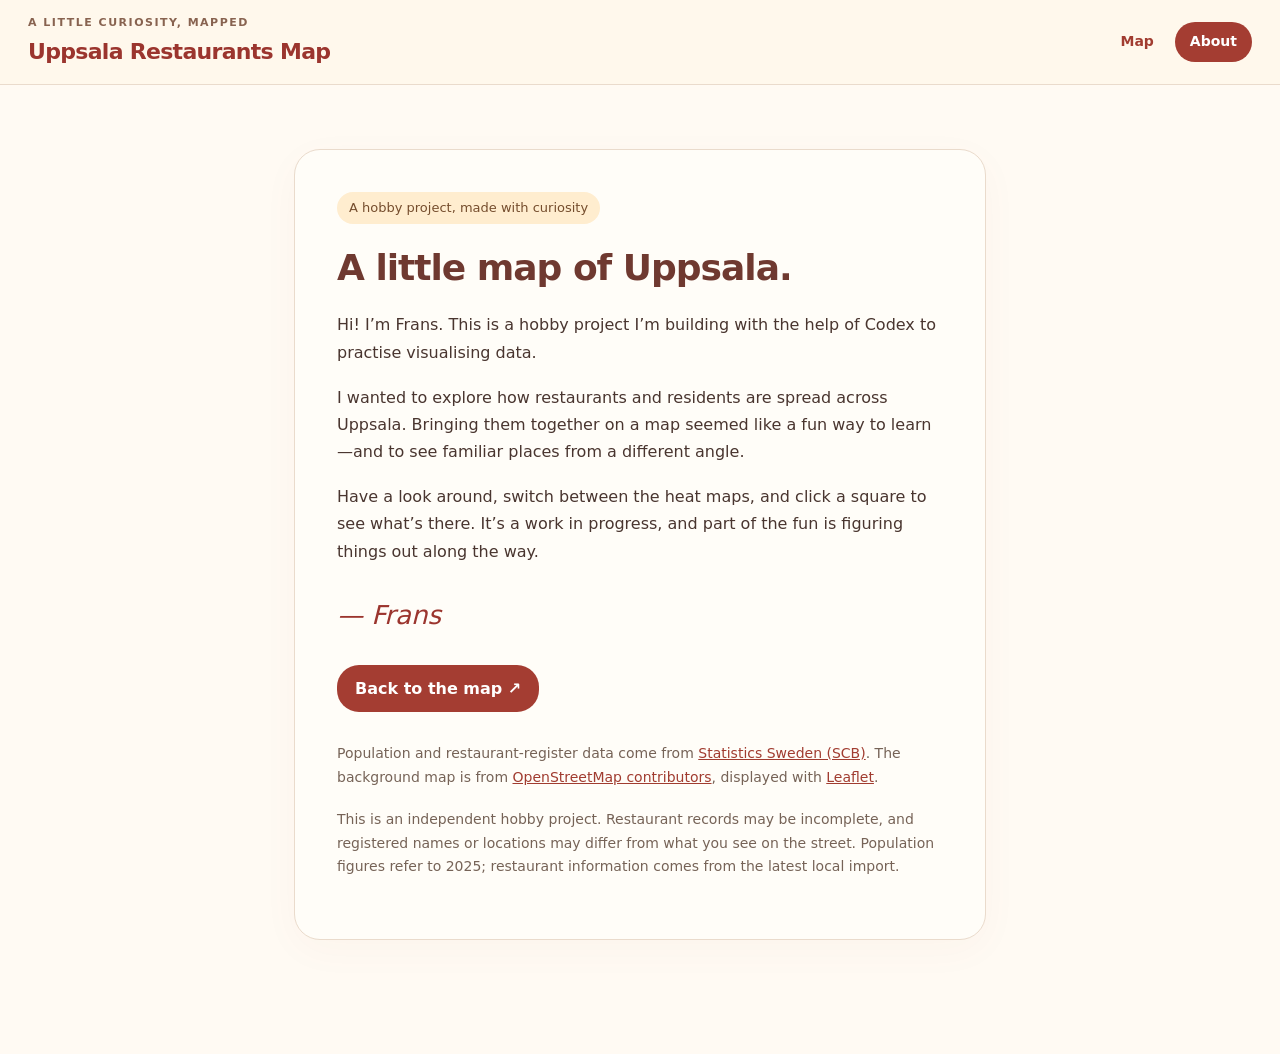
==== docs/about.html @ 61a6299a "info + new design" ====
<!doctype html>
<html lang="en">
<head>
<meta charset="utf-8"><meta name="viewport" content="width=device-width,initial-scale=1">
<title>About · Uppsala Restaurants Map</title>
<meta name="description" content="A hobby project by Frans, made with Codex to practise visualising data about Uppsala.">
<style>
*{box-sizing:border-box}body{margin:0;font:16px/1.7 system-ui,sans-serif}header{display:flex;align-items:center;justify-content:space-between;padding:14px 28px;min-height:82px}h1{font-size:22px;margin:0}.eyebrow{font-size:11px;font-weight:700;text-transform:uppercase}
body{color:#49352f;background:#fffaf3;font-family:ui-rounded,"Trebuchet MS",system-ui,sans-serif}
header{background:#fff8ec;border-bottom:1px solid #eadbcc;gap:16px}
h1{color:#9b352e;letter-spacing:-.7px;font-weight:800}
h2,h3{color:#6f3930}.eyebrow{color:#886350;letter-spacing:1.5px}
aside{background:#fffdf8;border-color:#eadbcc}
.muted{color:#766357}.date{background:#fff;border-color:#eadbcc;color:#766357}
button,select{border-color:#ddc7b5;border-radius:12px;color:#663e32;background:#fffefa}
button:hover{background:#ffe9d7}#fit{background:#ffedcf;border-color:#eac995;font-weight:600}
.note{background:#fff0df;border:1px solid #f0dcc7;border-radius:14px}
.stat{background:#fff0e8;border-radius:12px}.stats{gap:10px}
a{color:#a13c30}td,#details{border-color:#ecdfd4}
.swatch{height:9px;border-radius:5px}.legend{gap:10px;margin-top:10px}
nav{display:flex;gap:6px;align-items:center;flex-shrink:0}
nav a{padding:8px 15px;border-radius:22px;text-decoration:none;font-size:14px;font-weight:700}
nav a:hover{background:#f9e6d4}nav a[aria-current=page]{background:#a43d32;color:white}
nav a:focus-visible{outline:3px solid #d99030;outline-offset:3px}
.header-right{display:flex;align-items:center;gap:20px}
.leaflet-popup-content-wrapper{border-radius:15px}.leaflet-popup-content{color:#49352f}
@media(max-width:700px){header{height:auto;min-height:90px;flex-wrap:wrap;gap:8px}header h1{font-size:20px}.header-right{gap:10px;flex-wrap:wrap}.header-right .date{display:none}nav a{padding:6px 12px}}

main{max-width:740px;margin:64px auto;padding:0 24px 50px}.about-card{background:#fffdf8;border:1px solid #eadbcc;border-radius:26px;padding:42px;box-shadow:0 10px 40px #9b352e08}.badge{display:inline-block;padding:5px 12px;border-radius:20px;background:#ffedcf;color:#754d2d;font-size:13px}h2{font-size:36px;line-height:1.2;letter-spacing:-1px;margin:22px 0}p{margin:18px 0}.signature{font-size:26px;font-style:italic;color:#9b352e;margin:28px 0}.back{display:inline-block;padding:10px 18px;border-radius:22px;background:#a43d32;color:#fff;text-decoration:none;font-weight:700}.sources{font-size:14px;color:#766357;margin-top:30px}@media(max-width:700px){main{margin:28px auto}.about-card{padding:25px}h2{font-size:30px}}
</style>
</head>
<body>
<header><div><div class="eyebrow">A little curiosity, mapped</div><h1>Uppsala Restaurants Map</h1></div><nav aria-label="Main navigation"><a href="index.html">Map</a><a href="about.html" aria-current="page">About</a></nav></header>
<main><article class="about-card"><span class="badge">A hobby project, made with curiosity</span><h2>A little map of Uppsala.</h2>
<p>Hi! I’m Frans. This is a hobby project I’m building with the help of Codex to practise visualising data.</p>
<p>I wanted to explore how restaurants and residents are spread across Uppsala. Bringing them together on a map seemed like a fun way to learn—and to see familiar places from a different angle.</p>
<p>Have a look around, switch between the heat maps, and click a square to see what’s there. It’s a work in progress, and part of the fun is figuring things out along the way.</p>
<p class="signature">— Frans</p><a class="back" href="index.html">Back to the map ↗</a>
<div class="sources"><p>Population and restaurant-register data come from <a href="https://www.scb.se/">Statistics Sweden (SCB)</a>. The background map is from <a href="https://www.openstreetmap.org/copyright">OpenStreetMap contributors</a>, displayed with <a href="https://leafletjs.com/">Leaflet</a>.</p>
<p>This is an independent hobby project. Restaurant records may be incomplete, and registered names or locations may differ from what you see on the street. Population figures refer to 2025; restaurant information comes from the latest local import.</p></div>
</article></main>
</body></html>
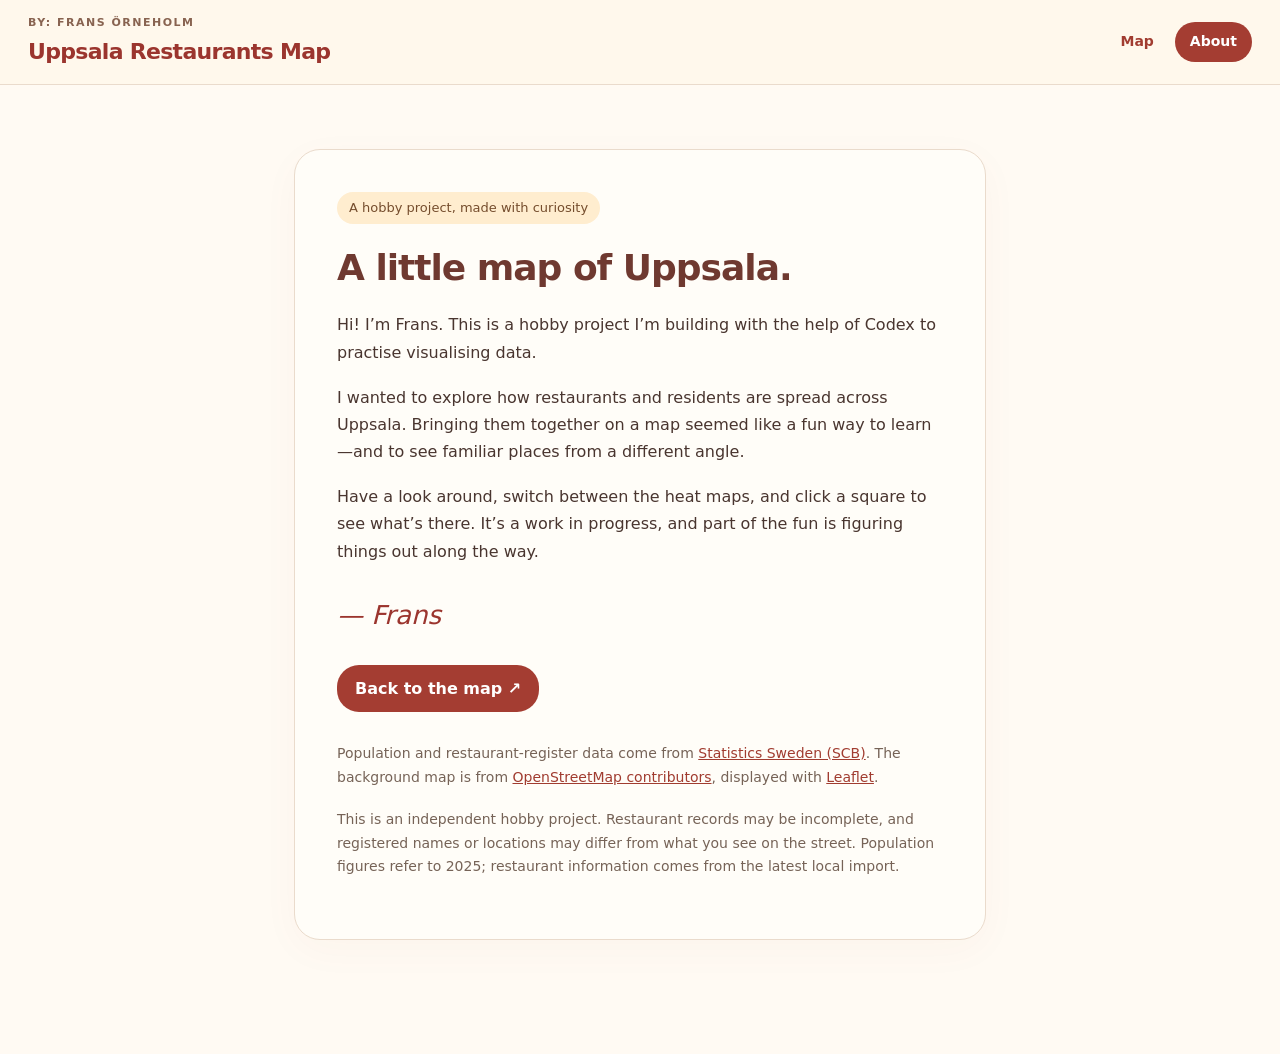
==== commit 3e2efcd7: "Update header to include author name" ====
--- a/docs/about.html
+++ b/docs/about.html
@@ -30,7 +30,7 @@
 </style>
 </head>
 <body>
-<header><div><div class="eyebrow">A little curiosity, mapped</div><h1>Uppsala Restaurants Map</h1></div><nav aria-label="Main navigation"><a href="index.html">Map</a><a href="about.html" aria-current="page">About</a></nav></header>
+<header><div><div class="eyebrow">By: Frans Örneholm</div><h1>Uppsala Restaurants Map</h1></div><nav aria-label="Main navigation"><a href="index.html">Map</a><a href="about.html" aria-current="page">About</a></nav></header>
 <main><article class="about-card"><span class="badge">A hobby project, made with curiosity</span><h2>A little map of Uppsala.</h2>
 <p>Hi! I’m Frans. This is a hobby project I’m building with the help of Codex to practise visualising data.</p>
 <p>I wanted to explore how restaurants and residents are spread across Uppsala. Bringing them together on a map seemed like a fun way to learn—and to see familiar places from a different angle.</p>
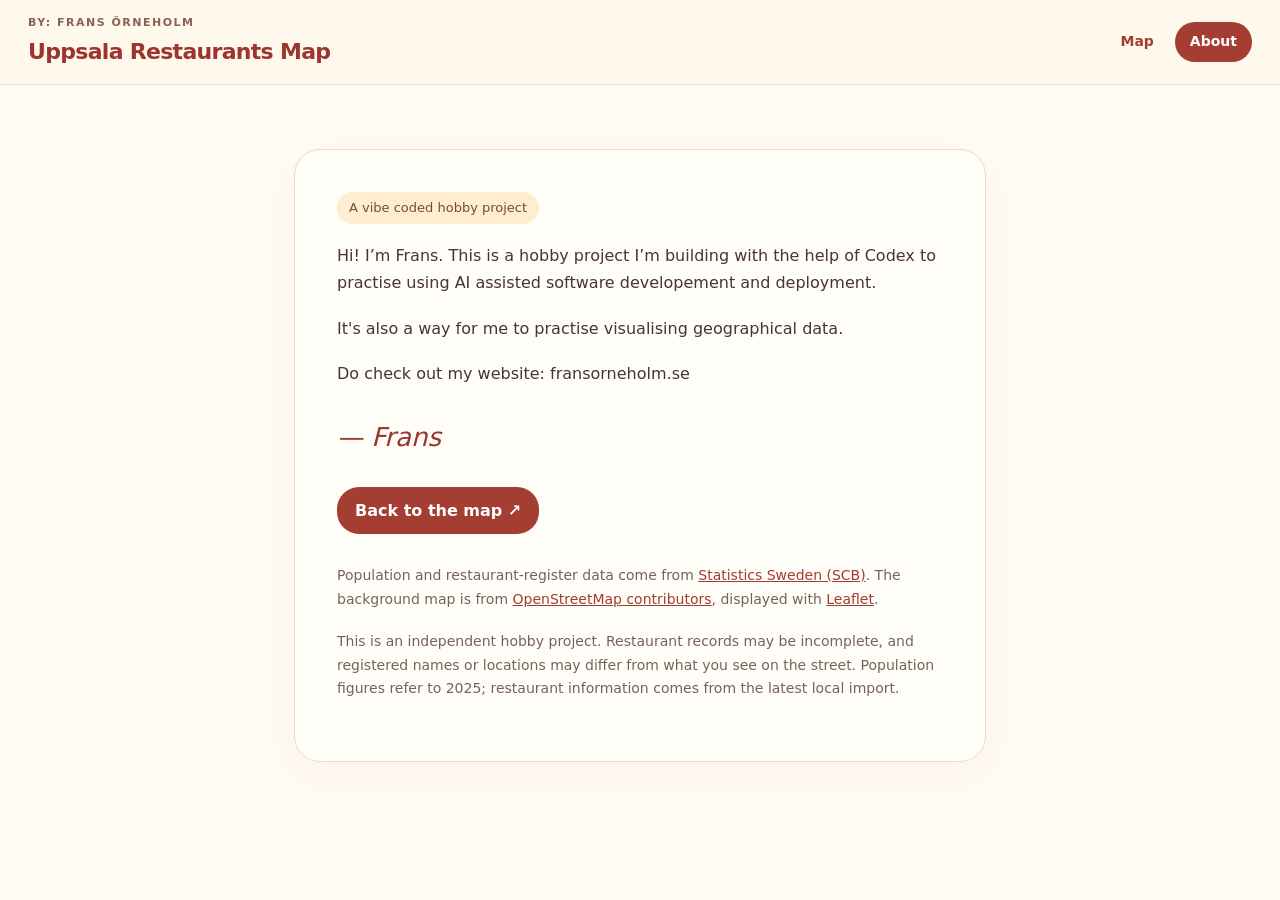
==== commit 56f97f64: "Revise about section and enhance project details Updated project description and added personal webs" ====
--- a/docs/about.html
+++ b/docs/about.html
@@ -31,10 +31,10 @@
 </head>
 <body>
 <header><div><div class="eyebrow">By: Frans Örneholm</div><h1>Uppsala Restaurants Map</h1></div><nav aria-label="Main navigation"><a href="index.html">Map</a><a href="about.html" aria-current="page">About</a></nav></header>
-<main><article class="about-card"><span class="badge">A hobby project, made with curiosity</span><h2>A little map of Uppsala.</h2>
-<p>Hi! I’m Frans. This is a hobby project I’m building with the help of Codex to practise visualising data.</p>
-<p>I wanted to explore how restaurants and residents are spread across Uppsala. Bringing them together on a map seemed like a fun way to learn—and to see familiar places from a different angle.</p>
-<p>Have a look around, switch between the heat maps, and click a square to see what’s there. It’s a work in progress, and part of the fun is figuring things out along the way.</p>
+<main><article class="about-card"><span class="badge">A vibe coded hobby project</span>
+<p>Hi! I’m Frans. This is a hobby project I’m building with the help of Codex to practise using AI assisted software developement and deployment.</p>
+<p> It's also a way for me to practise visualising geographical data.</p>
+<p>Do check out my website: fransorneholm.se
 <p class="signature">— Frans</p><a class="back" href="index.html">Back to the map ↗</a>
 <div class="sources"><p>Population and restaurant-register data come from <a href="https://www.scb.se/">Statistics Sweden (SCB)</a>. The background map is from <a href="https://www.openstreetmap.org/copyright">OpenStreetMap contributors</a>, displayed with <a href="https://leafletjs.com/">Leaflet</a>.</p>
 <p>This is an independent hobby project. Restaurant records may be incomplete, and registered names or locations may differ from what you see on the street. Population figures refer to 2025; restaurant information comes from the latest local import.</p></div>
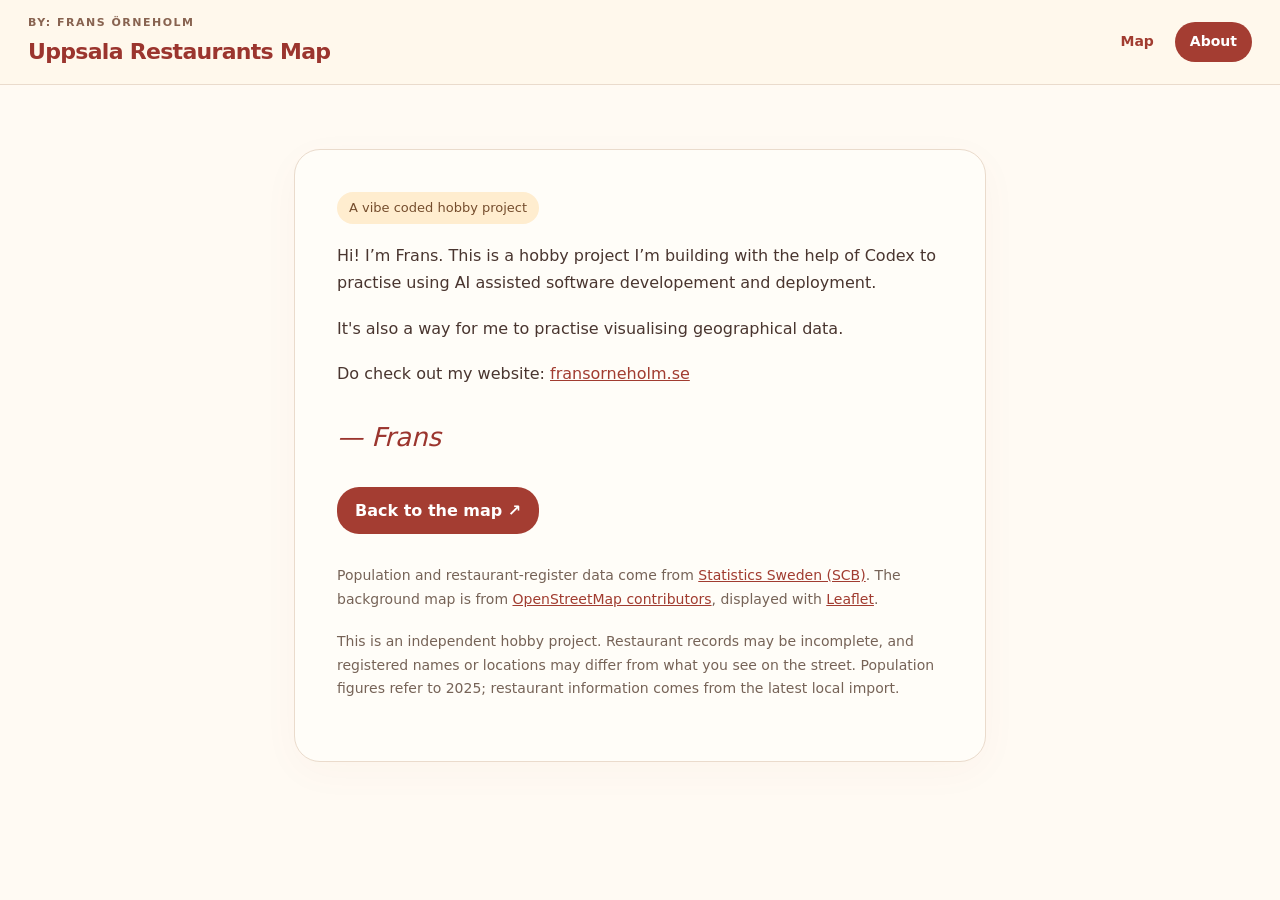
==== commit 3f334a80: "Update website link in about.html" ====
--- a/docs/about.html
+++ b/docs/about.html
@@ -34,7 +34,7 @@
 <main><article class="about-card"><span class="badge">A vibe coded hobby project</span>
 <p>Hi! I’m Frans. This is a hobby project I’m building with the help of Codex to practise using AI assisted software developement and deployment.</p>
 <p> It's also a way for me to practise visualising geographical data.</p>
-<p>Do check out my website: fransorneholm.se
+<p>Do check out my website: <a href="https://www.fransorneholm.se/"> fransorneholm.se </a>
 <p class="signature">— Frans</p><a class="back" href="index.html">Back to the map ↗</a>
 <div class="sources"><p>Population and restaurant-register data come from <a href="https://www.scb.se/">Statistics Sweden (SCB)</a>. The background map is from <a href="https://www.openstreetmap.org/copyright">OpenStreetMap contributors</a>, displayed with <a href="https://leafletjs.com/">Leaflet</a>.</p>
 <p>This is an independent hobby project. Restaurant records may be incomplete, and registered names or locations may differ from what you see on the street. Population figures refer to 2025; restaurant information comes from the latest local import.</p></div>
